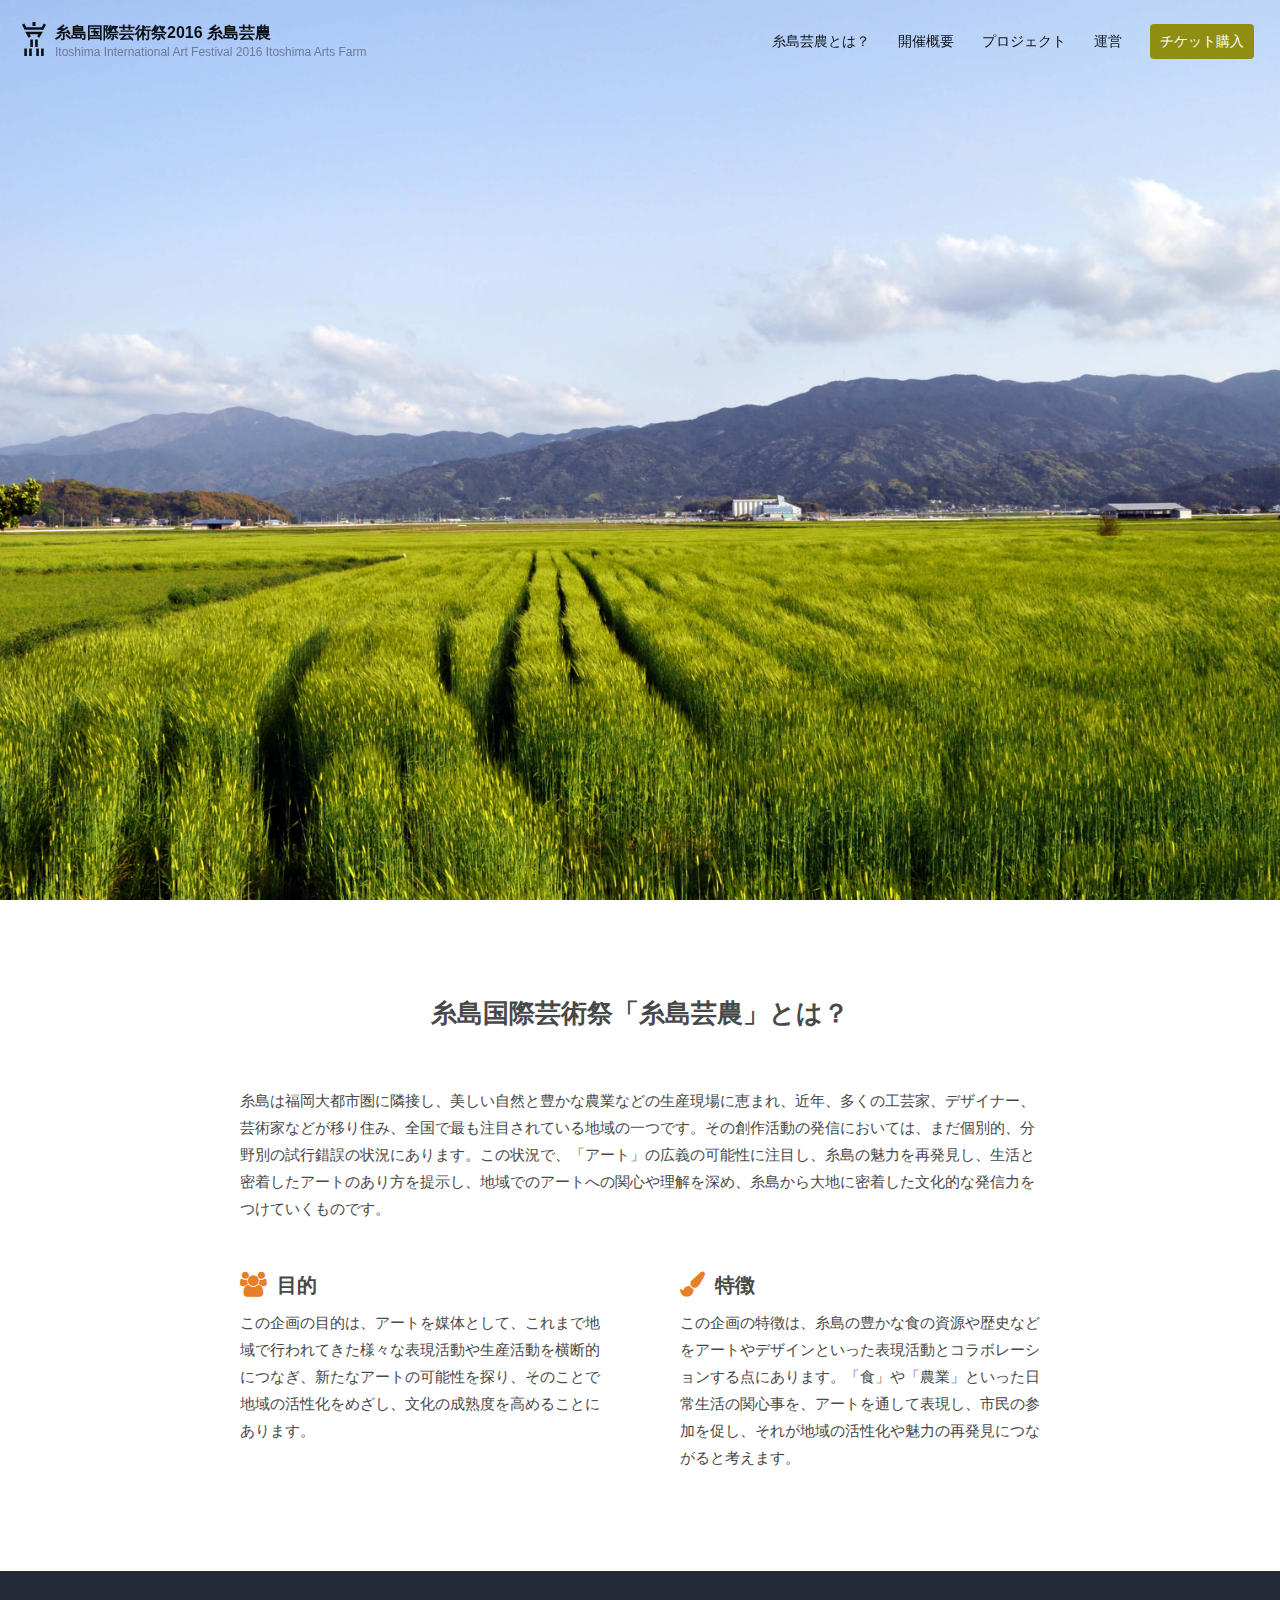
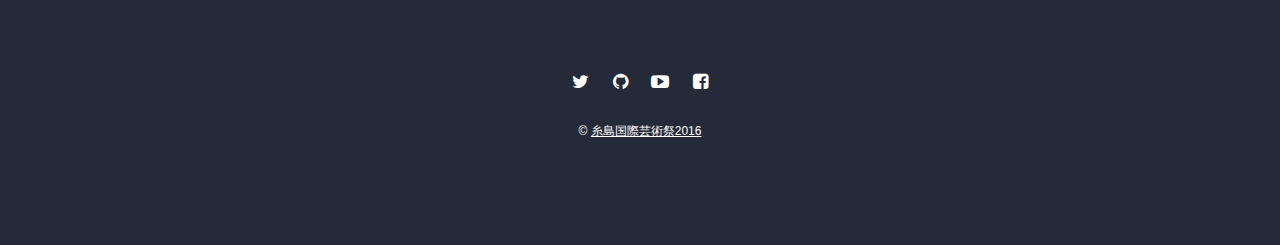
==== list.html @ 1bc7a9dc "h1をリンクにした・固定ページ/一覧用ファイル追加・サンプルPDF追加" ====
<!DOCTYPE html>
<html lang="ja">
<head>
  <meta charset="utf-8">
  <meta name="viewport" content="width=device-width">
  <meta name="author" content="糸島芸農2016 実行委員会">
  <title>記事一覧</title>
  <meta name="Description" content="自然豊かな糸島二丈松末地区で行われる、国内外の作家が集まり作品を展示する芸術の祭典、今年もやります。">
  <link href="./css/style.css" media="all" rel="stylesheet" type="text/css">
  <link href="./css/font-awesome.min.css" media="all" rel="stylesheet" type="text/css">
  <link rel="apple-touch-icon" sizes="57x57"   href="./images/apple-touch-icon/apple-touch-icon-57x57-precomposed.png">
  <link rel="apple-touch-icon" sizes="114x114" href="./images/apple-touch-icon/apple-touch-icon-114x114-precomposed.png">
  <link rel="apple-touch-icon" sizes="72x72"   href="./images/apple-touch-icon/apple-touch-icon-72x72-precomposed.png">
  <link rel="apple-touch-icon" sizes="144x144" href="./images/apple-touch-icon/apple-touch-icon-144x144-precomposed.png">
  <link rel="icon" href="./images/favicon.ico">
  <script src="./js/header-scroll.js"></script>
  <!-- drawer.css -->
  <link rel="stylesheet" href="./css/drawer.min.css">
  <!-- jquery & iScroll -->
  <script src="./js/jquery.min.js"></script>
  <script src="./js/iscroll.min.js"></script>
  <!-- drawer.js -->
  <script src="./js/drawer.min.js"></script>
  <script src="./js/drawer.js"></script>
  <!-- ページ内リンク遷移時ヘッダーの高さ分ずらす・滑らかに動かす -->
  <script src="./js/jquery-top-header-hight.js"></script>
</head>
<body>
<div class="header">
  <header>
    <div class="header-inner header-inner-hidden" id="header">
      <h1 class="header-inner-left">
        <a href="./index.html">糸島国際芸術祭2016 糸島芸農<br><span class="english">Itoshima International Art Festival 2016 Itoshima Arts Farm</span></a>
      </h1>

      <div class="drawer drawer--right">
          <button type="button" class="drawer-toggle drawer-hamburger">
            <span class="sr-only">toggle navigation</span>
            <span class="drawer-hamburger-icon"></span>
          </button>
          <nav class="drawer-nav" role="navigation">
            <ul class="drawer-menu">
              <li><a href="./index.html#ito-about" class="drawer-menu-item">糸島芸農とは？</a></li>
              <li><a href="./index.html#ito-about" class="drawer-menu-item">目的と概要</a></li>
              <li><a href="./index.html#ito-theme" class="drawer-menu-item">「発酵する地平」とは</a></li>
              <li><a href="./sample.pdf" class="drawer-menu-item">プレスリリース</a></li>
              <li><a href="./index.html#ito-overview" class="drawer-menu-item">開催概要</a></li>
              <li><a href="./index.html#ito-artist" class="drawer-menu-item">アーティスト</a></li>
              <li><a href="./index.html#ito-schedule" class="drawer-menu-item">イベント&nbsp;/&nbsp;スケジュール</a></li>
              <li><a href="./index.html#ito-project" class="drawer-menu-item">プロジェクト</a></li>
              <li><a href="./page.html" class="drawer-menu-item">運営</a></li>
              <li><a href="./page.html" class="drawer-menu-item">運営メンバー</a></li>
              <li><a href="./list.html" class="drawer-menu-item">スタッフブログ&nbsp;/&nbsp;ニュース</a></li>
              <li><a href="./index.html#ito-contact" class="drawer-menu-item">お問い合わせ</a></li>
              <li><a href="./index.html#ito-history" class="drawer-menu-item">これまでの開催</a></li>
              <li><a href="./index.html#ito-ticket" class="drawer-menu-item">チケット購入</a></li>
          </nav>
      </div>

      <div class="navigation header-inner-right">
        <nav>
          <ul>
            <li>
              <a href="#ito-about" class="root">糸島芸農とは？</a>
              <ul>
                <li><a href="./index.html#ito-about">目的と概要</a></li>
                <li><a href="./index.html#ito-thema">「発酵する地平」とは</a></li>
                <li><a href="./sample.pdf">プレスリリース</a></li>
              </ul>
            </li>
            <li>
              <a href="./index.html#ito-overview" class="root">開催概要</a>
              <ul>
                <li><a href="./index.html#ito-artist">アーティスト</a></li>
                <li><a href="./index.html#ito-schedule">イベント&nbsp;/&nbsp;スケジュール</a></li>
              </ul>
            </li>
            <li><a href="./index.html#ito-project" class="root">プロジェクト</a></li>
            <li>
              <a href="./page.html" class="root">運営</a>
              <ul>
                <li><a href="./page.html">運営メンバー</a></li>
                <li><a href="./list.html">スタッフブログ&nbsp;/&nbsp;ニュース</a></li>
                <li><a href="./index.html#ito-contact">お問い合わせ</a></li>
                <li><a href="./index.html#ito-history">これまでの開催</a></li>
              </ul>
            <li><a href="./index.html#ito-ticket" class="ticket">チケット購入</a></li>
          </ul>
        </nav>
      </div>

    </div>
  </header>
</div>


<section>
  <div class="container">
    <h2 class="title" id="ito-about">糸島国際芸術祭「糸島芸農」とは？</h2>
    <p>糸島は福岡大都市圏に隣接し、美しい自然と豊かな農業などの生産現場に恵まれ、近年、多くの工芸家、デザイナー、芸術家などが移り住み、全国で最も注目されている地域の一つです。その創作活動の発信においては、まだ個別的、分野別の試行錯誤の状況にあります。この状況で、「アート」の広義の可能性に注目し、糸島の魅力を再発見し、生活と密着したアートのあり方を提示し、地域でのアートへの関心や理解を深め、糸島から大地に密着した文化的な発信力をつけていくものです。</p>
    <div class="about-inner container-left">
      <h3 class="inner-title"><i class="fa fa-users about-icon"></i>目的</h3>
      <p>この企画の目的は、アートを媒体として、これまで地域で行われてきた様々な表現活動や生産活動を横断的につなぎ、新たなアートの可能性を探り、そのことで地域の活性化をめざし、文化の成熟度を高めることにあります。</p>
    </div>
    <div class="about-inner container-right">
      <h3 class="inner-title"><i class="fa fa-paint-brush about-icon"></i>特徴</h3>
      <p>この企画の特徴は、糸島の豊かな食の資源や歴史などをアートやデザインといった表現活動とコラボレーションする点にあります。「食」や「農業」といった日常生活の関心事を、アートを通して表現し、市民の参加を促し、それが地域の活性化や魅力の再発見につながると考えます。</p>
    </div>
  </div>
</section>



<footer>
  <div class="footer">
    <ul class="social">
      <li><a href="https://twitter.com/ItoArtsFarm" class="fa fa-twitter fa-1x" target="_blank"></a></li>
      <li><a href="https://github.com/ito-artsfarm" class="fa fa-github fa-1x" target="_blank"></a></li>
      <li><a href="https://www.youtube.com/channel/UChYMr26nJDUwromf-owl6fw" class="fa fa-youtube-play fa-1x" target="_blank"></a></li>
      <li><a href="https://www.facebook.com/%E7%B3%B8%E5%B3%B6%E8%8A%B8%E8%BE%B2-143252965796552/" class="fa fa-facebook-square fa-1x" target="_blank"></a></li>
    </ul>
    &copy;&nbsp;<a href="http://www.ito-artsfarm.com/">糸島国際芸術祭2016</a>
  </div>
</footer>
</body>
</html>
---- css/style.css ----
body,h1,h2,h3,h4,h5,h6,p,ul,li {
  padding: 0;
  margin: 0;
}

body {
  font-family: "Helvetica Neue", "Helvetica", Helvetica, Arial, sans-serif;
  font-size: 15px;
  line-height: 180%;
  color: #484848;
}

a {
  color: #908e11;
}

a:hover {
  color: #656314;
}

.center {
  text-align: center;
}

.mg-t20 {
  margin-top: 20px;
}

.container:after,
.entry:after,
.navigation:after,
.header-inner:after {
  content: "";
  clear: both;
  display: block;
}

/* common - container */

.container {
  max-width: 800px;
  margin: 0 auto 100px;
  padding: 0 30px;
}

@media screen and (max-width: 700px) {
  .container {
    margin: 0 auto 50px;
  }
}

.container-right {
  float: right;
}

.container-left {
  float: left;
}

@media screen and (max-width: 800px) {
  .container-right {
    float: none;
  }

  .container-left {
    float: none;
  }
}

.title {
  text-align: center;
  margin: 0 0 60px;
  font-size: 26px;
}

@media screen and (max-width: 460px) {
  .title {
    margin: 0 0 20px;
    font-size: 20px;
  }
}

.inner-title {
  margin: 0 0 10px;
  font-size: 20px;
}

.coming-soon {
  text-align: center;
  font-size: 46px;
  color: #e6e6e6;
  padding-bottom: 50px;
}

.border {
  text-align: center;
  margin-bottom: 110px;
}

@media screen and (max-width: 700px) {
  .border {
    margin-bottom: 40px;
  }
}

/* common - entry */

.entry li {
  width: 250px;
  height: 154px;
  list-style: none;
  float: left;
  margin: 0 20px 20px 0;
  transition-property: opacity;
  transition-duration: .5s;
}

.entry li:hover {
  opacity: .6;
}

.entry li:nth-child(3n) {
  margin-right: 0;
}

.entry .image,
.entry .gradation {
  width: 250px;
  height: 154px;
  border-radius: 4px;
}

.entry .image {
  background-size: cover;
  background-position: center top;
}

.entry .gradation {
  background: linear-gradient(to bottom, rgba(0,0,0,0) 0%,rgba(0,0,0,0) 30%,rgba(0,0,0,.6) 100%);
  filter: progid:DXImageTransform.Microsoft.gradient( startColorstr='#00000000', endColorstr='#80000000',GradientType=0 ); /* IE6-9 */
  position: relative;
}

.entry p {
  color: #fff;
  position: absolute;
  bottom: 8px;
  left: 10px;
  text-align: center;
  line-height: 140%;
  font-size: 12px;
  width: 230px;
  white-space: nowrap;
  overflow: hidden;
  text-overflow: ellipsis;
}

.entr-link-icon {
  margin-right: 5px;
  font-size: 13px;
}

.entry-search {
  width: 300px;
}

@media screen and (min-width: 520px) and (max-width: 860px) {
  .entry {
    width: 520px;
    margin: 0 auto;
  }

  .entry li:nth-child(2n) {
    margin-right: 0;
  }

  .entry li:nth-child(3) {
    margin-right: 20px;
  }
}

@media screen and (max-width: 520px) {
  .entry {
    width: 100%;
    margin: 0 auto;
  }

  .entry li,
  .entry .image,
  .entry .gradation,
  .entry p {
    width: 100%;
  }

  .entry-search {
    width: 160px;
  }
}

/* common - text-list */

.text-list {
  margin: 10px 0 30px;
  padding-bottom: 10px;
  border-bottom: 1px dashed #e6e6e6;
}

/* common - form */

input[type="text"],
input[type="email"],
select,
textarea {
  -webkit-appearance: none;
  -moz-appearance: none;
  appearance: none;
  border: 1px solid #ccc;
  font-size: 14px;
  padding: 13px;
  border-radius: 4px;
  box-sizing: border-box;
  box-shadow: inset 0 1px 2px rgba(0,0,0,.1);
}

textarea {
  line-height: 160%;
}

input:focus,
textarea:focus {
  outline: 0;
  box-shadow:0 0 0 1px #908e11;
  border: 1px solid #908e11;
  box-sizing: border-box;
}

input[type="submit"] {
  display: block;
  padding: 12px 30px;
  line-height: 20px;
  background-color: #908e11;
  color: #fff;
  font-size: 15px;
  border-radius: 3px;
  border: none;
  box-sizing: border-box;
  cursor: pointer;
  transition-property: background;
  transition-duration: .5s;
}

input[type="submit"]:hover {
  background-color: #656314;
}

.w-300 {
  width: 300px;
}

.w-400 {
  width: 400px;
}

@media screen and (max-width: 460px) {
  .w-300,
  .w-400 {
    width: 100%;
    box-sizing: border-box;
  }
}

.w-600 {
  width: 600px;
}

.support {
  width: 600px;
  margin: 0 auto;
}

@media screen and (max-width: 600px) {
  .support,
  .w-600 {
    width: 100%;
    box-sizing: border-box;
  }
}

.label {
  display: block;
  font-weight: bold;
  padding-bottom: 2px;
}

.input {
  margin-bottom: 20px;
}

.submit {
  margin: 20px auto 40px;
}

.submit-side {
  display: inline-block !important;
  margin-left: 14px;
}

/* header */

.header {
  width: 100%;
  height: 100vh;
  background-image: url(../images/header_bg.jpg);
  background-size: cover;
  background-position: center;
  margin-bottom: 100px;
}

@media screen and (max-width: 460px) {
  .header {
    margin-bottom: 50px;
  }
}

.header h1 {
    color: #0c0f16;
    font-size: 16px;
    width: 350px;
    line-height: 110%;
    padding-left: 33px;
    padding-top: 2px;
    height: 40px;
    text-align: left;
    background-image: url(../images/logo.svg);
    background-size: 24px 34px;
    background-repeat: no-repeat;
    margin: 22px 0 0 22px;
}

.header h1 .english {
  font-size: 12px;
  font-weight: normal;
  color: #6c7a9a;
}

.header h1 a {
    color: #0c0f16;
    text-decoration: none;
}

@media screen and (max-width: 460px) {
  .header h1 {
    font-size: 14px;
    width: 230px;
    margin: 14px 0 0 22px;
    background-position: 0 7px;
  }

  .header h1 .english {
    font-size: 10px;
    line-height: 10px;
  }
}

.header-inner {
  position: fixed;
  top: 0;
  width: 100%;
  height: 83px;
  background: #fff;
  transition: all .5s ease;
  box-shadow:0 1px 0 0 #e3e3e3;
  z-index: 100;
}

.header-inner-hidden {
  background: none;
  box-shadow: none;
  transition: all .5s ease;
}

.header-inner-left {
  float: left;
}

.header-inner-right {
  float: right;
}

/* header - navigation + drawer */

.drawer {
  display: none;
}

@media screen and (max-width: 944px) {
  .navigation {
    display: none;
  }
  .drawer {
    display: flex;
  }
}

/* header - navigation */

.navigation {
  width: 522px;
  margin-top: 20px;
}

.navigation li {
  float: left;
  position: relative;
  list-style: none;
  font-size: 14px;
  display: block;
}

.navigation li a {
  color: #0c0f16;
  text-decoration: none;
  transition-property: background,color;
  transition-duration: .5s;
}

.navigation li a.root {
  border-radius: 4px;
  padding: 4px 10px;
  margin: 4px;
  display: inline-block;
}

.navigation li:hover > a.root {
  background-color: rgba(0,0,0,.1);
}

/* header - navigation sub */

.navigation li ul {
  display: block;
  position: absolute;
  top: -1000px;
  opacity: 0;
  width: 180px;
  text-align: left;
  z-index: 1000;
  padding: 0;
}

.navigation li:hover ul {
  opacity: 1;
  top: 42px;
  left: 5px;
  padding-top: 10px;
}

.navigation li:hover ul li {
  background-color: #fff;
  box-shadow: 0 5px 13px 0 rgba(0,0,0, .15);
}

.navigation li li a {
  padding: 8px 10px;
  display: block;
  width: 168px;
  border-bottom: 1px solid #efefef;
}

.navigation li li:last-child a {
  border-bottom: none;
}

.navigation li:hover li a {
  opacity: 1;
  font-size: 14px;
}

.navigation li:hover li:hover a {
  background-color: #908e11;
  color: #fff;
}

/* header - navigation ticket */

.navigation li a.ticket {
  border-radius: 4px;
  padding: 4px 10px;
  margin: 4px 4px 4px 14px;
  display: inline-block;
  background-color: #908e11;
  color: #fff;
}

.navigation li:hover > a.ticket {
  background-color: #656314;
}

/* header - copy */

.copy {
  color: #fff;
  text-align: center;
  position: absolute;
  top: 0;
  left: 0;
  right: 0;
  bottom: 0;
  margin: auto;
  max-width: 540px;
  height: 260px;
  padding: 0 10px;
  word-wrap: break-word;
  text-shadow: 0 0 5px rgba(0, 0, 100, 1);
}

@media screen and (max-width: 540px) {
  .copy {
    height: 300px;
  }
}

.copy .copy-english {
  font-size: 14px;
  color: #0c0f16;
  display: block;
  margin-bottom: 10px;
  text-shadow: none;
}

.header-time {
  font-size: 44px;
  margin-top: 30px;
}

@media screen and (max-width: 540px) {
  .header-time {
    font-size: 34px;
  }
}

.header-scroll {
  margin-top: 26px;
}

.header-scroll a {
  text-decoration: none;
  color: #fff;
}

/* header - news */

.news {
  text-align: left;
  position: absolute;
  left: 30px;
  bottom: 30px;
  background-color: #fff;
  box-shadow: 0 1px 12px 1px rgba(26, 39, 5, .77);
  padding: 10px 14px;
  border-radius: 4px;
}

.news h2 {
  font-size: 16px;
  font-weight: normal;
  position: absolute;
  display: block;
  top: -32px;
  left: 0;
  color: #fff;
  background-color: #4E6108;
  border-radius: 4px;
  padding: 0 6px;
}

.news li {
  list-style-type: none;
  line-height: 160%;
  font-size: 13px;
  max-width: 400px;
  white-space: nowrap;
  overflow: hidden;
  text-overflow: ellipsis;
}

@media screen and (max-width: 460px) {
  .news {
    left: 0;
    bottom: 0;
    box-shadow: none;
    border-radius: 0;
    width: 100%;
    box-sizing: border-box;
    border-bottom: 1px solid #efefef;
  }

  .news h2 {
    font-size: 14px;
    position: static;
    color: #0c0f16;
    background: none;
    padding: 0 0 6px;
  }
}

/* about */

.about-icon {
  font-size: 25px !important;
  vertical-align: -1px;
  color: #e87e28;
  margin-right: 10px;
}

.about-inner {
  margin-top: 50px;
  max-width: 360px;
}

@media screen and (max-width: 800px) {
  .about-inner {
    margin-top: 30px;
    max-width: 100%;
    box-sizing: border-box;
  }
}

.sponsor {
  margin-top: 40px;
}

.sponsor h4 {
  font-weight: normal;
  color: #8c8c8c;
  margin-bottom: 14px;
}

.sponsor-1 {
  width: 100px;
}

.sponsor-2 {
  width: 200px;
  margin-left: 75px;
}

.sponsor-3 {
  width: 350px;
}

@media screen and (max-width: 860px) {
  .sponsor-1,
  .sponsor-2,
  .sponsor-3 {
    margin: 20px 0 0;
    padding: 0;
    width: 100%;
    box-sizing: border-box;
  }
}

.sponsor-sk {
  margin-top: 19px;
}

.sponsor-sal {
  margin-top: 2px;
}

.sponsor-kyushu-u {
  margin-left: 24px;
  padding-bottom: 13px;
}

@media screen and (max-width: 400px) {
  .sponsor-kyushu-u {
    display: block;
    margin: 20px 0 0;
    width: 200px;
  }
}

/* event about */

.event-about-time {
  font-size: 44px;
  line-height: 44px;
  text-align: center;
}

@media screen and (max-width: 800px) {
  .event-about-time {
    font-size: 34px;
    line-height: 44px;
  }
  .event-about-time-ym {
    display: block;
  }
}

@media screen and (max-width: 460px) {
  .event-about-time {
    font-size: 24px;
    line-height: 34px;
  }
  .event-about-time-ym {
    display: block;
  }
}

.event-about-time-small {
  font-size: 25px;
  vertical-align: 4px;
}

.event-about {
  margin: 60px auto 0;
  line-height: 120%;
  font-size: 18px;
}

@media screen and (max-width: 460px) {
  .event-about {
    margin: 20px auto 0;
    font-size: 15px;
  }
  .event-about-time-small {
    font-size: 14px;
    vertical-align: 4px;
  }
}

.event-about th {
  width: 140px;
  text-align: right;
  padding: 0 20px 10px 0;
  color: #798092;
  border-right: 1px solid #e6e6e6;
  font-weight: normal;
}

.event-about td {
  width: 370px;
  text-align: left;
  padding: 0 0 15px 20px;
}

.event-about tr:last-child th,
.event-about tr:last-child td {
  padding-bottom: 0;
}

.event-abou-small {
  font-size: 12px;
}

/* ticket */

.ticket {
  text-align: center;
  margin: 0 0 100px;
  background: #908e11;
  padding: 70px 0;
}

@media screen and (max-width: 700px) {
  .ticket {
    text-align: center;
    margin: 0 0 50px;
    background: #908e11;
    padding: 40px 20px;
  }
}

.ticket-description {
  line-height: 140%;
  color: #fff;
  margin-top: 30px;
}

.ticket a {
  padding: 26px 150px;
  background-color: #fff;
  text-decoration: none;
  font-size: 22px;
  color: #656314;
  border-radius: 6px;
  display: inline-block;
  transition-property: opacity;
  transition-duration: .5s;
  box-shadow: 0 5px 13px 0 rgba(0,0,0,0.25);
}

@media screen and (max-width: 700px) {
  .ticket a {
    padding: 20px 40px;
  }
}

.ticket a:hover {
  opacity: 0.6;
}

.ticket a.disable {
  background-color: #717171 !important;
  color: #fff !important;
  box-shadow: none !important;
}

.ticket a.disable:hover {
  opacity: 1 !important;
}

/* phone */

.phone {
  font-size: 22px;
  margin-top: 20px;
}

.phone i {
  font-size: 26px;
  margin-right: 7px;
  vertical-align: -3px;
}

/* history */

a.history {
  max-width: 380px;
  border: 1px solid #e6e6e6;
  text-align: center;
  line-height: 1;
  transition-property: border;
  transition-duration: .5s;
}

@media screen and (max-width: 840px) {
  a.history {
    display: block;
    width: 100%;
    box-sizing: border-box;
    margin: 20px auto;
  }
  a.history img {
    display: block;
    width: 100%;
    box-sizing: border-box;
  }
}

a.history:hover {
  border: 1px solid #908e11;
}

.history img {
  border-bottom: 1px solid #e6e6e6;
}

.history p {
  padding: 14px;
}

/* banner */

.banner {
  text-align: center;
}

.banner img {
  display: inline-block;
  margin: 0 10px;
}

@media screen and (max-width: 715px) {
  .banner .aaf-kumamoto {
    width: 300px;
  }

  .banner .aaf {
    width: 79px;
  }
}

@media screen and (max-width: 500px) {
  .banner .aaf-kumamoto {
    width: 200px;
  }

  .banner .aaf {
    width: 53px;
  }
}

/* footer */

.footer {
  background-color: #242a37;
  padding: 100px 0;
  color: #fff;
  text-align: center;
  font-size: 12px;
}

@media screen and (max-width: 700px) {
  .footer {
    padding: 40px 0;
  }
}

.footer a {
  color: #fff;
  transition-property: opacity;
  transition-duration: .5s;
}

.footer a:hover {
  opacity: 0.6;
}

.social li {
  display: inline-block;
  margin-bottom: 20px;
  padding: 0 10px;
}

@media screen and (max-width: 700px) {
  .social li {
    margin-bottom: 4px;
  }
}

.social a {
  font-size: 18px;
  text-decoration: none;
}
---- css/drawer.min.css ----
/*!
 * jquery-drawer v3.2.0
 * Flexible drawer menu using jQuery, iScroll and CSS.
 * http://git.blivesta.com/drawer
 * License : MIT
 * Author : blivesta <design@blivesta.com> (http://blivesta.com/)
 */

.drawer-nav{position:fixed;z-index:2;top:0;overflow:hidden;width:16.25rem;height:100%;color:#222;background-color:#fff}.drawer-brand{font-size:1.5rem;font-weight:700;line-height:3.75rem;display:block;padding-right:.75rem;padding-left:.75rem;text-decoration:none;color:#222}.drawer-menu{margin:0;padding:0;list-style:none}.drawer-menu-item{font-size:14px;display:block;padding:7px 20px;text-decoration:none;color:#0c0f16;border-bottom:1px solid #e3e3e3;}.drawer-menu-item:hover{background-color:#908e11;color:#fff;}.drawer-overlay{position:fixed;z-index:1;top:0;left:0;display:none;width:100%;height:100%;background-color:rgba(0,0,0,.2)}.drawer-open .drawer-overlay{display:block}.drawer--top .drawer-nav{top:-100%;left:0;width:100%;height:auto;max-height:100%;-webkit-transition:top .6s cubic-bezier(.19,1,.22,1);transition:top .6s cubic-bezier(.19,1,.22,1)}.drawer--top.drawer-open .drawer-nav{top:0}.drawer--top .drawer-hamburger,.drawer--top.drawer-open .drawer-hamburger{right:0}.drawer--left .drawer-nav{left:-16.25rem;-webkit-transition:left .6s cubic-bezier(.19,1,.22,1);transition:left .6s cubic-bezier(.19,1,.22,1)}.drawer--left .drawer-hamburger,.drawer--left.drawer-open .drawer-nav,.drawer--left.drawer-open .drawer-navbar .drawer-hamburger{left:0}.drawer--left.drawer-open .drawer-hamburger{left:16.25rem}.drawer--right .drawer-nav{right:-16.25rem;-webkit-transition:right .6s cubic-bezier(.19,1,.22,1);transition:right .6s cubic-bezier(.19,1,.22,1)}.drawer--right .drawer-hamburger,.drawer--right.drawer-open .drawer-nav,.drawer--right.drawer-open .drawer-navbar .drawer-hamburger{right:0}.drawer--right.drawer-open .drawer-hamburger{right:16.25rem}.drawer-hamburger{position:fixed;z-index:4;top:0;display:block;box-sizing:content-box;width:20px;padding:0;padding:32px;-webkit-transition:all .6s cubic-bezier(.19,1,.22,1);transition:all .6s cubic-bezier(.19,1,.22,1);-webkit-transform:translateZ(0);transform:translateZ(0);border:0;outline:0;background-color:transparent}.drawer-hamburger:hover{cursor:pointer;background-color:transparent}.drawer-hamburger-icon{position:relative;display:block;margin-top:10px}.drawer-hamburger-icon,.drawer-hamburger-icon:after,.drawer-hamburger-icon:before{width:20px;height:2px;-webkit-transition:all .6s cubic-bezier(.19,1,.22,1);transition:all .6s cubic-bezier(.19,1,.22,1);background-color:#222}.drawer-hamburger-icon:after,.drawer-hamburger-icon:before{position:absolute;top:-7px;left:0;content:' '}.drawer-hamburger-icon:after{top:7px}.drawer-open .drawer-hamburger-icon{background-color:transparent}.drawer-open .drawer-hamburger-icon:after,.drawer-open .drawer-hamburger-icon:before{top:0}.drawer-open .drawer-hamburger-icon:before{-webkit-transform:rotate(45deg);-ms-transform:rotate(45deg);transform:rotate(45deg)}.drawer-open .drawer-hamburger-icon:after{-webkit-transform:rotate(-45deg);-ms-transform:rotate(-45deg);transform:rotate(-45deg)}.sr-only{position:absolute;overflow:hidden;clip:rect(0,0,0,0);width:1px;height:1px;margin:-1px;padding:0;border:0}.sr-only-focusable:active,.sr-only-focusable:focus{position:static;overflow:visible;clip:auto;width:auto;height:auto;margin:0}.drawer--sidebar,.drawer--sidebar .drawer-contents{background-color:#fff}@media (min-width:64em){.drawer--sidebar .drawer-hamburger{display:none;visibility:hidden}.drawer--sidebar .drawer-nav{display:block;-webkit-transform:none;-ms-transform:none;transform:none;position:fixed;width:12.5rem;height:100%}.drawer--sidebar.drawer--left .drawer-nav{left:0;border-right:1px solid #ddd}.drawer--sidebar.drawer--left .drawer-contents{margin-left:12.5rem}.drawer--sidebar.drawer--right .drawer-nav{right:0;border-left:1px solid #ddd}.drawer--sidebar.drawer--right .drawer-contents{margin-right:12.5rem}.drawer--sidebar .drawer-container{max-width:48rem}}@media (min-width:75em){.drawer--sidebar .drawer-nav{width:16.25rem}.drawer--sidebar.drawer--left .drawer-contents{margin-left:16.25rem}.drawer--sidebar.drawer--right .drawer-contents{margin-right:16.25rem}.drawer--sidebar .drawer-container{max-width:60rem}}.drawer--navbarTopGutter{padding-top:3.75rem}.drawer-navbar .drawer-navbar-header{border-bottom:1px solid #ddd;background-color:#fff}.drawer-navbar{z-index:3;top:0;width:100%}.drawer-navbar--fixed{position:fixed}.drawer-navbar-header{position:relative;z-index:3;box-sizing:border-box;width:100%;height:3.75rem;padding:0 .75rem;text-align:center}.drawer-navbar .drawer-brand{line-height:3.75rem;display:inline-block;padding-top:0;padding-bottom:0;text-decoration:none}.drawer-navbar .drawer-brand:hover{background-color:transparent}.drawer-navbar .drawer-nav{padding-top:3.75rem}.drawer-navbar .drawer-menu{padding-bottom:7.5rem}@media (min-width:64em){.drawer-navbar{height:3.75rem;border-bottom:1px solid #ddd;background-color:#fff}.drawer-navbar .drawer-navbar-header{position:relative;display:block;float:left;width:auto;padding:0;border:0}.drawer-navbar .drawer-menu--right{float:right}.drawer-navbar .drawer-menu li{float:left}.drawer-navbar .drawer-menu-item{line-height:3.75rem;padding-top:0;padding-bottom:0}.drawer-navbar .drawer-hamburger{display:none}.drawer-navbar .drawer-nav{position:relative;left:0;overflow:visible;width:auto;height:3.75rem;padding-top:0;-webkit-transform:translateZ(0);transform:translateZ(0)}.drawer-navbar .drawer-menu{padding:0}.drawer-navbar .drawer-dropdown-menu{position:absolute;width:16.25rem;border:1px solid #ddd}.drawer-navbar .drawer-dropdown-menu-item{padding-left:.75rem}}.drawer-dropdown-menu{display:none;box-sizing:border-box;width:100%;margin:0;padding:0;background-color:#fff}.drawer-dropdown-menu>li{width:100%;list-style:none}.drawer-dropdown-menu-item{line-height:3.75rem;display:block;padding:0;padding-right:.75rem;padding-left:1.5rem;text-decoration:none;color:#222}.drawer-dropdown-menu-item:hover{text-decoration:underline;color:#555;background-color:transparent}.drawer-dropdown.open>.drawer-dropdown-menu{display:block}.drawer-dropdown .drawer-caret{display:inline-block;width:0;height:0;margin-left:4px;-webkit-transition:opacity .2s ease,-webkit-transform .2s ease;transition:opacity .2s ease,-webkit-transform .2s ease;transition:transform .2s ease,opacity .2s ease;transition:transform .2s ease,opacity .2s ease,-webkit-transform .2s ease;-webkit-transform:rotate(0deg);-ms-transform:rotate(0deg);transform:rotate(0deg);vertical-align:middle;border-top:4px solid;border-right:4px solid transparent;border-left:4px solid transparent}.drawer-dropdown.open .drawer-caret{-webkit-transform:rotate(180deg);-ms-transform:rotate(180deg);transform:rotate(180deg)}.drawer-container{margin-right:auto;margin-left:auto}@media (min-width:64em){.drawer-container{max-width:60rem}}@media (min-width:75em){.drawer-container{max-width:70rem}}
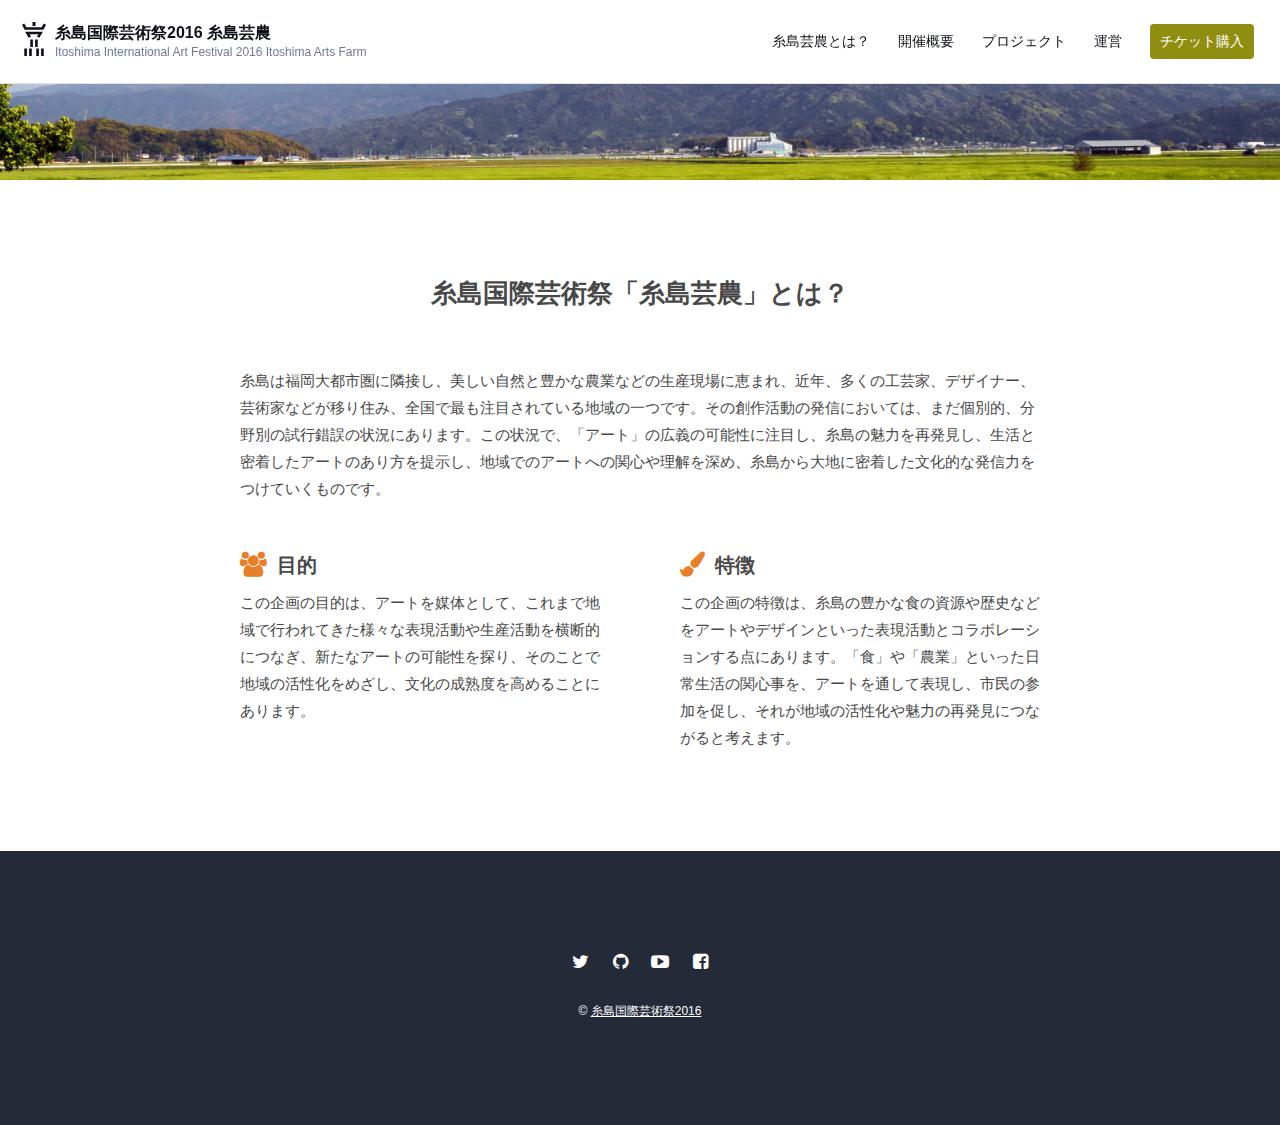
==== commit 7d3f6126: "固定ページ/一覧調整" ====
--- a/list.html
+++ b/list.html
@@ -26,9 +26,9 @@
   <script src="./js/jquery-top-header-hight.js"></script>
 </head>
 <body>
-<div class="header">
+<div class="header pages-header">
   <header>
-    <div class="header-inner header-inner-hidden" id="header">
+    <div class="header-inner">
       <h1 class="header-inner-left">
         <a href="./index.html">糸島国際芸術祭2016 糸島芸農<br><span class="english">Itoshima International Art Festival 2016 Itoshima Arts Farm</span></a>
       </h1>
--- a/css/style.css
+++ b/css/style.css
@@ -307,7 +307,7 @@
 
 /* header */
 
-.header {
+.header-fullscreen {
   width: 100%;
   height: 100vh;
   background-image: url(../images/header_bg.jpg);
@@ -316,8 +316,18 @@
   margin-bottom: 100px;
 }
 
+.pages-header {
+  width: 100%;
+  height: 180px;
+  background-image: url(../images/header_bg.jpg);
+  background-size: cover;
+  background-position: center;
+  margin-bottom: 100px;
+}
+
 @media screen and (max-width: 460px) {
-  .header {
+  .pages-header,
+  .header-fullscreen {
     margin-bottom: 50px;
   }
 }
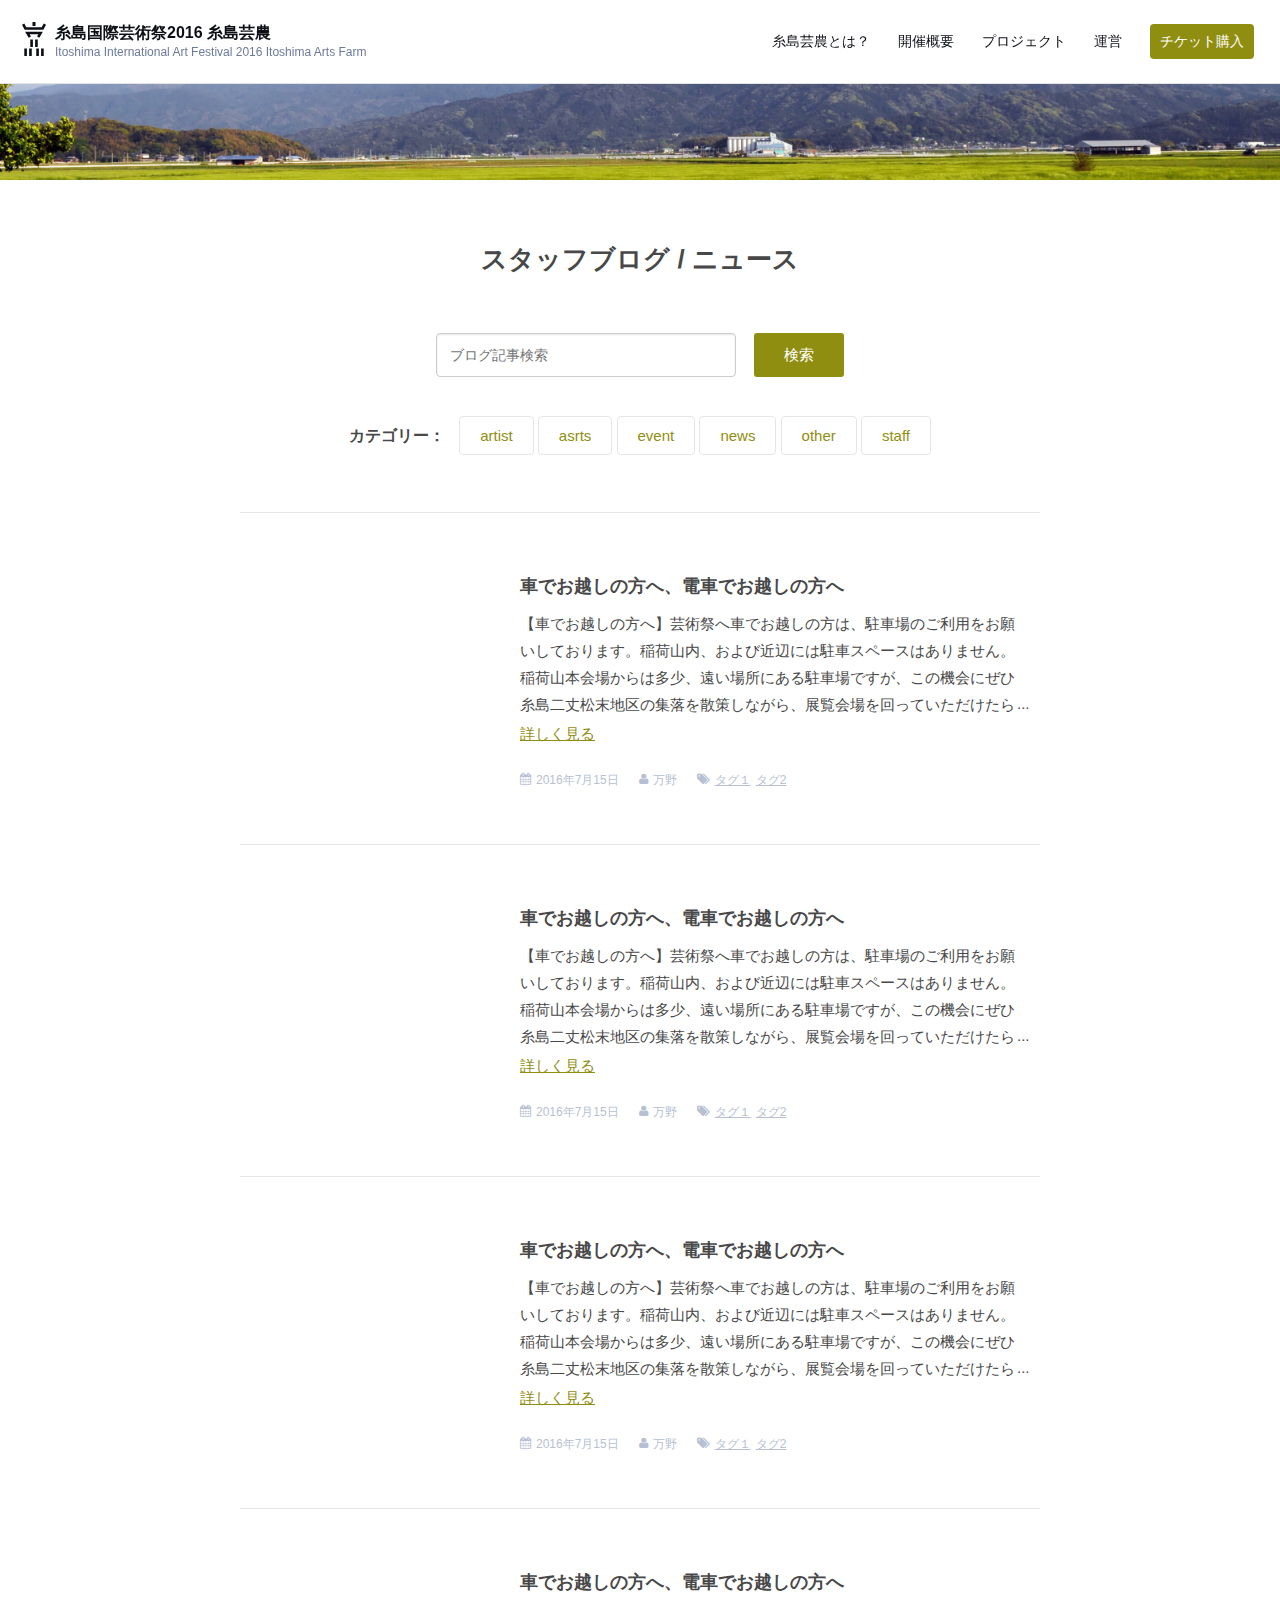
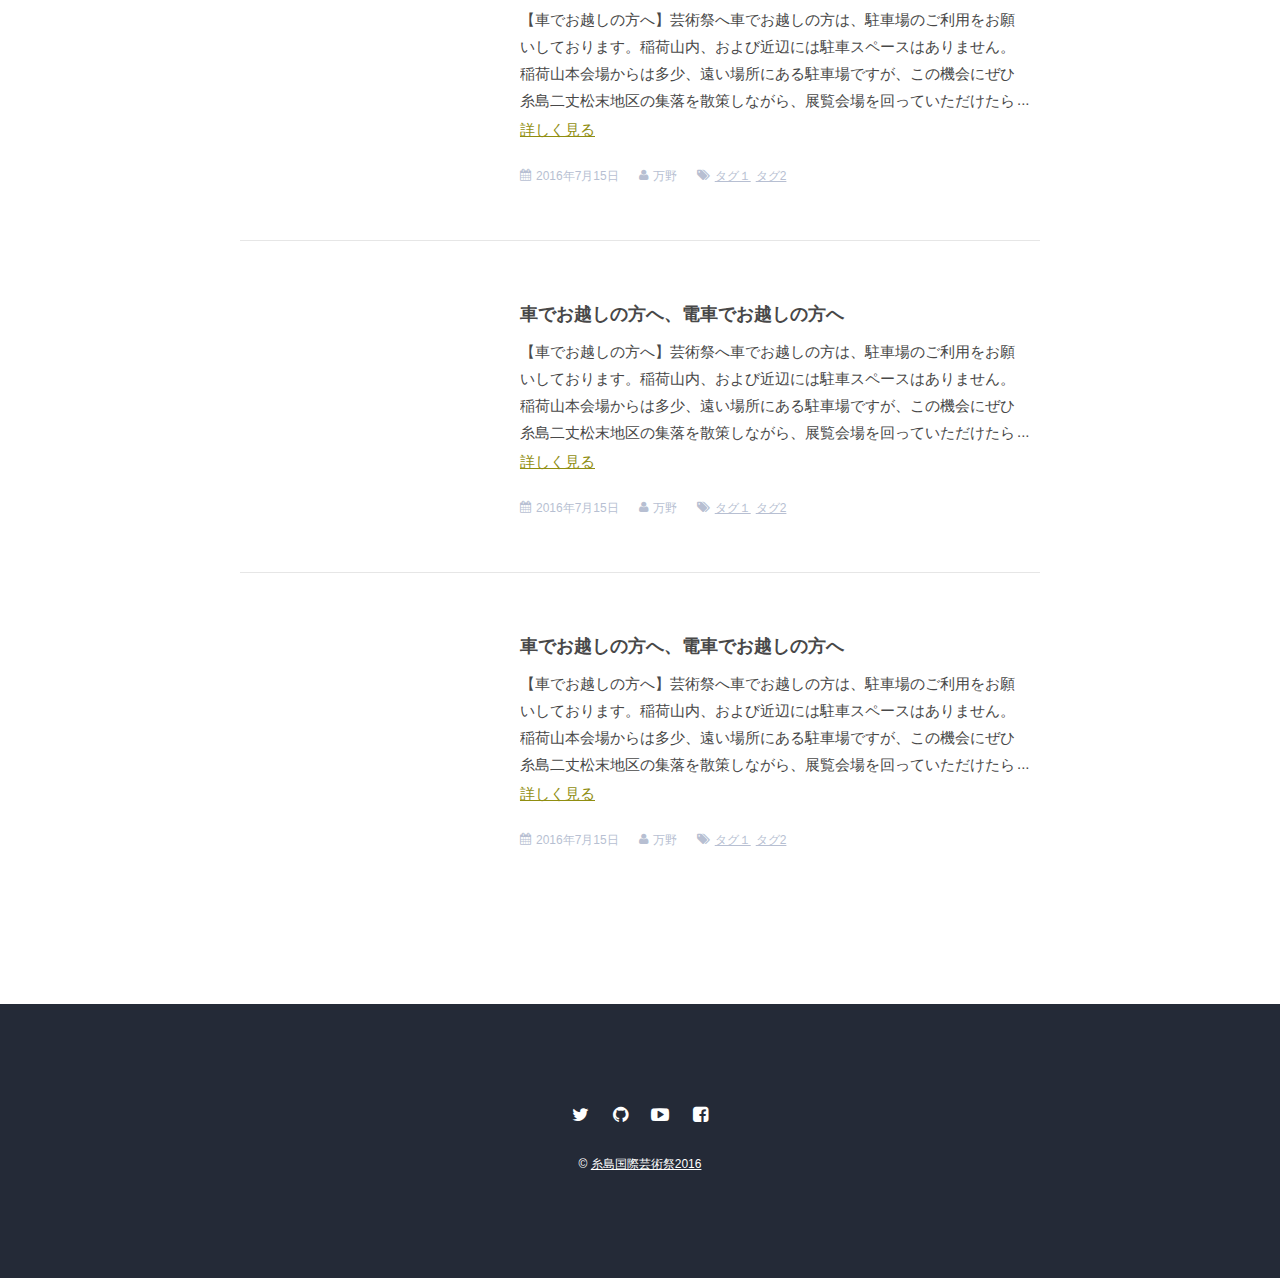
==== commit cf167813: "一覧ページ作成・一覧モジュールで利用できるCSSを用意" ====
--- a/list.html
+++ b/list.html
@@ -92,25 +92,109 @@
     </div>
   </header>
 </div>
-
-
 <section>
   <div class="container">
-    <h2 class="title" id="ito-about">糸島国際芸術祭「糸島芸農」とは？</h2>
-    <p>糸島は福岡大都市圏に隣接し、美しい自然と豊かな農業などの生産現場に恵まれ、近年、多くの工芸家、デザイナー、芸術家などが移り住み、全国で最も注目されている地域の一つです。その創作活動の発信においては、まだ個別的、分野別の試行錯誤の状況にあります。この状況で、「アート」の広義の可能性に注目し、糸島の魅力を再発見し、生活と密着したアートのあり方を提示し、地域でのアートへの関心や理解を深め、糸島から大地に密着した文化的な発信力をつけていくものです。</p>
-    <div class="about-inner container-left">
-      <h3 class="inner-title"><i class="fa fa-users about-icon"></i>目的</h3>
-      <p>この企画の目的は、アートを媒体として、これまで地域で行われてきた様々な表現活動や生産活動を横断的につなぎ、新たなアートの可能性を探り、そのことで地域の活性化をめざし、文化の成熟度を高めることにあります。</p>
+    <h2 class="title">スタッフブログ / ニュース</h2>
+
+    <form action="#">
+      <div class="center mg-t20">
+        <input id="" name="" type="text" class="entry-search input" value="" size="8" tabindex="1" placeholder="ブログ記事検索">
+        <input id="" name="" type="submit" value="検索" tabindex="4" class="submit-side">
+      </div>
+    </form>
+
+    <div class="post-category">
+      <h3>カテゴリー：</h3>
+      <ul>
+        <li><a>artist</a></li>
+        <li><a>asrts</a></li>
+        <li><a>event</a></li>
+        <li><a>news</a></li>
+        <li><a>other</a></li>
+        <li><a>staff</a></li>
+      </ul>
     </div>
-    <div class="about-inner container-right">
-      <h3 class="inner-title"><i class="fa fa-paint-brush about-icon"></i>特徴</h3>
-      <p>この企画の特徴は、糸島の豊かな食の資源や歴史などをアートやデザインといった表現活動とコラボレーションする点にあります。「食」や「農業」といった日常生活の関心事を、アートを通して表現し、市民の参加を促し、それが地域の活性化や魅力の再発見につながると考えます。</p>
+
+    <div class="entry-longitudina post-list">
+      <ul>
+        <li>
+          <a href="./post.html" class="image">
+            <div class="image" style="background-image: url(http://www.ito-artsfarm.com/wp-content/uploads/2014/10/10744075_708462452577967_714604928_o.jpg);"></div>
+          </a>
+          <div class="description">
+            <h3><a>車でお越しの方へ、電車でお越しの方へ</a></h3>
+            <p class="multiple-lines">【車でお越しの方へ】芸術祭へ車でお越しの方は、駐車場のご利用をお願いしております。稲荷山内、および近辺には駐車スペースはありません。稲荷山本会場からは多少、遠い場所にある駐車場ですが、この機会にぜひ糸島二丈松末地区の集落を散策しながら、展覧会場を回っていただけたらと思っております。【電車でお越しの方へ】最寄り駅、一貴山駅から本会場まで随分とあります。駅にはこのような道案内を用意しています。手塚夏子さん（ダンサー、振付家/日本）お手製の道案内です。
+              そう、駅から手塚さんのインストラクションが始まっています。コースとしては電車組、車組ともどもスタジオクラ（第一会場）　→　第二レジデンスハウス（第二会場）　→　稲荷山（本会場）と進むことをオススメします。ちなみに「川沿いを歩くことをお勧め！川を見ながら歩くとすぐに着...</p>
+            <p><a>詳しく見る</a></p>
+            <p class="data data-margin-top"><i class="fa fa-calendar" aria-hidden="true"></i>2016年7月15日<i class="fa fa-user data-margin" aria-hidden="true"></i>万野<i class="fa fa-tags data-margin" aria-hidden="true"></i><a>タグ１</a><a>タグ2</a></p>
+          </div>
+        </li>
+        <li>
+          <a href="./post.html" class="image">
+            <div class="image" style="background-image: url(http://www.ito-artsfarm.com/wp-content/uploads/2014/10/10744075_708462452577967_714604928_o.jpg);"></div>
+          </a>
+          <div class="description">
+            <h3><a>車でお越しの方へ、電車でお越しの方へ</a></h3>
+            <p class="multiple-lines">【車でお越しの方へ】芸術祭へ車でお越しの方は、駐車場のご利用をお願いしております。稲荷山内、および近辺には駐車スペースはありません。稲荷山本会場からは多少、遠い場所にある駐車場ですが、この機会にぜひ糸島二丈松末地区の集落を散策しながら、展覧会場を回っていただけたらと思っております。【電車でお越しの方へ】最寄り駅、一貴山駅から本会場まで随分とあります。駅にはこのような道案内を用意しています。手塚夏子さん（ダンサー、振付家/日本）お手製の道案内です。
+              そう、駅から手塚さんのインストラクションが始まっています。コースとしては電車組、車組ともどもスタジオクラ（第一会場）　→　第二レジデンスハウス（第二会場）　→　稲荷山（本会場）と進むことをオススメします。ちなみに「川沿いを歩くことをお勧め！川を見ながら歩くとすぐに着...</p>
+            <p><a>詳しく見る</a></p>
+            <p class="data data-margin-top"><i class="fa fa-calendar" aria-hidden="true"></i>2016年7月15日<i class="fa fa-user data-margin" aria-hidden="true"></i>万野<i class="fa fa-tags data-margin" aria-hidden="true"></i><a>タグ１</a><a>タグ2</a></p>
+          </div>
+        </li>
+        <li>
+          <a href="./post.html" class="image">
+            <div class="image" style="background-image: url(http://www.ito-artsfarm.com/wp-content/uploads/2014/10/10744075_708462452577967_714604928_o.jpg);"></div>
+          </a>
+          <div class="description">
+            <h3><a>車でお越しの方へ、電車でお越しの方へ</a></h3>
+            <p class="multiple-lines">【車でお越しの方へ】芸術祭へ車でお越しの方は、駐車場のご利用をお願いしております。稲荷山内、および近辺には駐車スペースはありません。稲荷山本会場からは多少、遠い場所にある駐車場ですが、この機会にぜひ糸島二丈松末地区の集落を散策しながら、展覧会場を回っていただけたらと思っております。【電車でお越しの方へ】最寄り駅、一貴山駅から本会場まで随分とあります。駅にはこのような道案内を用意しています。手塚夏子さん（ダンサー、振付家/日本）お手製の道案内です。
+              そう、駅から手塚さんのインストラクションが始まっています。コースとしては電車組、車組ともどもスタジオクラ（第一会場）　→　第二レジデンスハウス（第二会場）　→　稲荷山（本会場）と進むことをオススメします。ちなみに「川沿いを歩くことをお勧め！川を見ながら歩くとすぐに着...</p>
+            <p><a>詳しく見る</a></p>
+            <p class="data data-margin-top"><i class="fa fa-calendar" aria-hidden="true"></i>2016年7月15日<i class="fa fa-user data-margin" aria-hidden="true"></i>万野<i class="fa fa-tags data-margin" aria-hidden="true"></i><a>タグ１</a><a>タグ2</a></p>
+          </div>
+        </li>
+        <li>
+          <a href="./post.html" class="image">
+            <div class="image" style="background-image: url(http://www.ito-artsfarm.com/wp-content/uploads/2014/10/10744075_708462452577967_714604928_o.jpg);"></div>
+          </a>
+          <div class="description">
+            <h3><a>車でお越しの方へ、電車でお越しの方へ</a></h3>
+            <p class="multiple-lines">【車でお越しの方へ】芸術祭へ車でお越しの方は、駐車場のご利用をお願いしております。稲荷山内、および近辺には駐車スペースはありません。稲荷山本会場からは多少、遠い場所にある駐車場ですが、この機会にぜひ糸島二丈松末地区の集落を散策しながら、展覧会場を回っていただけたらと思っております。【電車でお越しの方へ】最寄り駅、一貴山駅から本会場まで随分とあります。駅にはこのような道案内を用意しています。手塚夏子さん（ダンサー、振付家/日本）お手製の道案内です。
+              そう、駅から手塚さんのインストラクションが始まっています。コースとしては電車組、車組ともどもスタジオクラ（第一会場）　→　第二レジデンスハウス（第二会場）　→　稲荷山（本会場）と進むことをオススメします。ちなみに「川沿いを歩くことをお勧め！川を見ながら歩くとすぐに着...</p>
+            <p><a>詳しく見る</a></p>
+            <p class="data data-margin-top"><i class="fa fa-calendar" aria-hidden="true"></i>2016年7月15日<i class="fa fa-user data-margin" aria-hidden="true"></i>万野<i class="fa fa-tags data-margin" aria-hidden="true"></i><a>タグ１</a><a>タグ2</a></p>
+          </div>
+        </li>
+        <li>
+          <a href="./post.html" class="image">
+            <div class="image" style="background-image: url(http://www.ito-artsfarm.com/wp-content/uploads/2014/10/10744075_708462452577967_714604928_o.jpg);"></div>
+          </a>
+          <div class="description">
+            <h3><a>車でお越しの方へ、電車でお越しの方へ</a></h3>
+            <p class="multiple-lines">【車でお越しの方へ】芸術祭へ車でお越しの方は、駐車場のご利用をお願いしております。稲荷山内、および近辺には駐車スペースはありません。稲荷山本会場からは多少、遠い場所にある駐車場ですが、この機会にぜひ糸島二丈松末地区の集落を散策しながら、展覧会場を回っていただけたらと思っております。【電車でお越しの方へ】最寄り駅、一貴山駅から本会場まで随分とあります。駅にはこのような道案内を用意しています。手塚夏子さん（ダンサー、振付家/日本）お手製の道案内です。
+              そう、駅から手塚さんのインストラクションが始まっています。コースとしては電車組、車組ともどもスタジオクラ（第一会場）　→　第二レジデンスハウス（第二会場）　→　稲荷山（本会場）と進むことをオススメします。ちなみに「川沿いを歩くことをお勧め！川を見ながら歩くとすぐに着...</p>
+            <p><a>詳しく見る</a></p>
+            <p class="data data-margin-top"><i class="fa fa-calendar" aria-hidden="true"></i>2016年7月15日<i class="fa fa-user data-margin" aria-hidden="true"></i>万野<i class="fa fa-tags data-margin" aria-hidden="true"></i><a>タグ１</a><a>タグ2</a></p>
+          </div>
+        </li>
+        <li>
+          <a href="./post.html" class="image">
+            <div class="image" style="background-image: url(http://www.ito-artsfarm.com/wp-content/uploads/2014/10/10744075_708462452577967_714604928_o.jpg);"></div>
+          </a>
+          <div class="description">
+            <h3><a>車でお越しの方へ、電車でお越しの方へ</a></h3>
+            <p class="multiple-lines">【車でお越しの方へ】芸術祭へ車でお越しの方は、駐車場のご利用をお願いしております。稲荷山内、および近辺には駐車スペースはありません。稲荷山本会場からは多少、遠い場所にある駐車場ですが、この機会にぜひ糸島二丈松末地区の集落を散策しながら、展覧会場を回っていただけたらと思っております。【電車でお越しの方へ】最寄り駅、一貴山駅から本会場まで随分とあります。駅にはこのような道案内を用意しています。手塚夏子さん（ダンサー、振付家/日本）お手製の道案内です。
+              そう、駅から手塚さんのインストラクションが始まっています。コースとしては電車組、車組ともどもスタジオクラ（第一会場）　→　第二レジデンスハウス（第二会場）　→　稲荷山（本会場）と進むことをオススメします。ちなみに「川沿いを歩くことをお勧め！川を見ながら歩くとすぐに着...</p>
+            <p><a>詳しく見る</a></p>
+            <p class="data data-margin-top"><i class="fa fa-calendar" aria-hidden="true"></i>2016年7月15日<i class="fa fa-user data-margin" aria-hidden="true"></i>万野<i class="fa fa-tags data-margin" aria-hidden="true"></i><a>タグ１</a><a>タグ2</a></p>
+          </div>
+        </li>
+      </ul>
     </div>
+
+
   </div>
 </section>
-
-
-
 <footer>
   <div class="footer">
     <ul class="social">
--- a/css/style.css
+++ b/css/style.css
@@ -29,7 +29,8 @@
 .container:after,
 .entry:after,
 .navigation:after,
-.header-inner:after {
+.header-inner:after,
+.entry-longitudina li:after {
   content: "";
   clear: both;
   display: block;
@@ -101,6 +102,32 @@
   .border {
     margin-bottom: 40px;
   }
+}
+
+/* common - data */
+
+.data {
+  font-size: 12px;
+  color: #b7bfd2;
+}
+
+.data i {
+  margin-right: 5px;
+  vertical-align: 1px;
+}
+
+.data a {
+  color: #b7bfd2;
+  text-decoration: underline;
+  margin-right: 5px;
+}
+
+.data-margin {
+  margin-left: 20px;
+}
+
+.data-margin-top {
+  margin-top: 20px;
 }
 
 /* common - entry */
@@ -195,6 +222,114 @@
   .entry-search {
     width: 160px;
   }
+}
+
+/* common - entry-longitudina */
+
+.entry-longitudina li {
+  list-style: none;
+  padding-bottom: 50px;
+  border-bottom: 1px solid #e6e6e6;
+  margin-bottom: 60px;
+}
+
+.entry-longitudina li:last-child {
+  border-bottom: none;
+  margin-bottom: 0;
+}
+
+.entry-longitudina a.image {
+  width: 250px;
+  float: left;
+  transition-property: opacity;
+  transition-duration: .5s;
+}
+
+.entry-longitudina a.image:hover {
+  opacity: .6;
+}
+
+.entry-longitudina .image {
+  width: 250px;
+  height: 154px;
+  border-radius: 4px;
+  background-size: cover;
+  background-position: center top;
+}
+
+.entry-longitudina .description {
+  max-width: 520px;
+  padding-left: 280px;
+}
+
+.entry-longitudina .multiple-lines {
+  max-width: 500px;
+  height: 110px;
+  position: relative;
+  padding-right: 1em;
+  overflow: hidden;
+}
+
+.entry-longitudina .multiple-lines:before {
+  content: "...";
+  position: absolute;
+  right: 3px;
+  bottom: 3px;
+  display: inline-block;
+  width: 1em;
+}
+
+.entry-longitudina .multiple-lines:after {
+  content: "";
+  position: relative;
+  right: -1em;
+  width: 1em;
+  height: 100%;
+}
+
+@media screen and (max-width: 590px) {
+  .entry-longitudina li {
+    padding-bottom: 30px;
+    margin-bottom: 30px;
+  }
+
+  .entry-longitudina a.image {
+    width: 100%;
+    float: none;
+  }
+
+  .entry-longitudina .image {
+    width: 100%;
+    float: none;
+    height: 200px;
+    background-position: center;
+  }
+
+  .entry-longitudina .description {
+    margin-top: 30px;
+    max-width: 100%;
+    padding-left: 0;
+  }
+}
+
+.entry-longitudina .description h3 {
+  font-size: 18px;
+  margin-bottom: 10px;
+}
+
+.entry-longitudina .description h3 a {
+  color: #484848;
+  text-decoration: none;
+  transition-property: opacity;
+  transition-duration: .5s;
+}
+
+.entry-longitudina .description h3 a:hover {
+  opacity: .6;
+}
+
+.entry-longitudina .description p a {
+  text-decoration: underline;
 }
 
 /* common - text-list */
@@ -322,7 +457,7 @@
   background-image: url(../images/header_bg.jpg);
   background-size: cover;
   background-position: center;
-  margin-bottom: 100px;
+  margin-bottom: 66px;
 }
 
 @media screen and (max-width: 460px) {
@@ -945,3 +1080,66 @@
   font-size: 18px;
   text-decoration: none;
 }
+
+/* post-list */
+
+.post-category {
+  margin-top: 20px;
+  margin-bottom: 60px;
+  text-align: center;
+  border-bottom: 1px solid #e6e6e6;
+  padding-bottom: 35px;
+}
+
+.post-category h3,
+.post-category ul {
+  padding: 5px;
+  display: inline-block;
+}
+
+.post-category h3 {
+  font-size: 16px;
+}
+
+.post-category li {
+  display: inline-block;
+  list-style-type: none;
+  height: 50px;
+}
+
+.post-category li a {
+  padding: 10px 20px;
+  border: 1px solid #e6e6e6;
+  border-radius: 4px;
+  transition-duration: .5s;
+}
+
+.post-category li a:hover {
+  background-color: #908e11;
+  border: 1px solid #908e11;
+  color: #fff;
+}
+
+@media screen and (max-width: 590px) {
+  .post-category {
+    margin-bottom: 30px;
+  }
+}
+
+/* post */
+
+.post-title {
+  text-align: center;
+  margin: 0 0 10px;
+  font-size: 26px;
+}
+
+.post-data {
+  text-align: center;
+  margin: 10px 0 40px;
+}
+
+.post-social {
+  text-align: center;
+  margin: 40px 0;
+}
